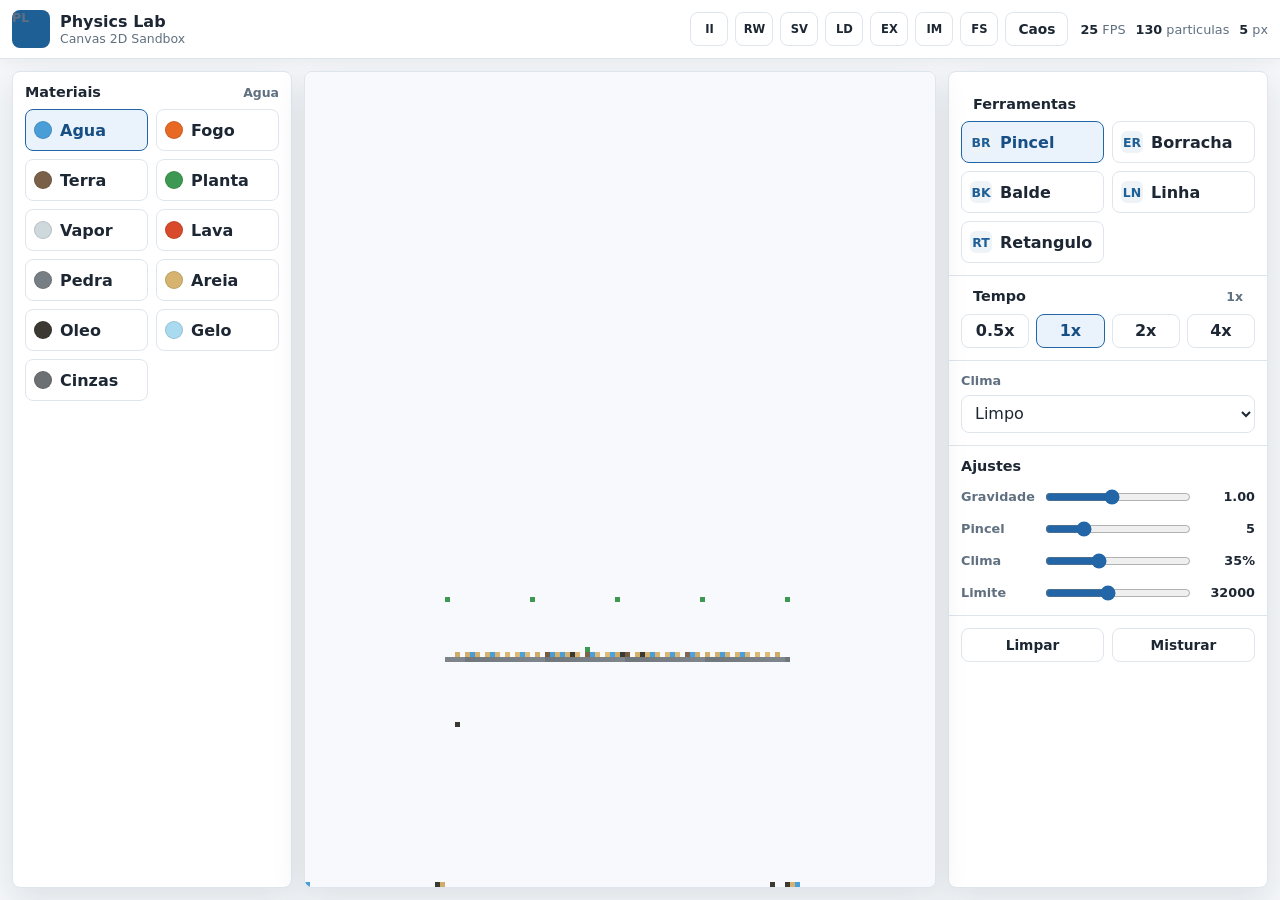
==== PhysicsLabAr/index.html @ 3e4b757b "Add files via upload" ====
<!doctype html>
<html lang="pt-BR">
<head>
  <meta charset="utf-8">
  <meta name="viewport" content="width=device-width, initial-scale=1">
  <meta name="theme-color" content="#f6f8fb">
  <title>Physics Lab</title>
  <link rel="stylesheet" href="style.css">
  <link rel="stylesheet" href="css/mobile.css" media="(max-width: 760px)">
  <link rel="stylesheet" href="css/desktop.css" media="(min-width: 761px)">
</head>
<body>
  <div class="app-shell">
    <header class="topbar">
      <div class="brand">
        <span class="brand-mark">PL</span>
        <div>
          <strong>Physics Lab</strong>
          <span>Canvas 2D Sandbox</span>
        </div>
      </div>

      <div class="top-actions" aria-label="Acoes principais">
        <button class="icon-button" type="button" data-action="pause" title="Pausar ou continuar" aria-label="Pausar ou continuar">II</button>
        <button class="icon-button" type="button" data-action="rewind" title="Retroceder tempo" aria-label="Retroceder tempo">RW</button>
        <button class="icon-button" type="button" data-action="save" title="Salvar" aria-label="Salvar">SV</button>
        <button class="icon-button" type="button" data-action="load" title="Carregar" aria-label="Carregar">LD</button>
        <button class="icon-button" type="button" data-action="export" title="Exportar JSON" aria-label="Exportar JSON">EX</button>
        <button class="icon-button" type="button" data-action="import" title="Importar JSON" aria-label="Importar JSON">IM</button>
        <button class="icon-button" type="button" data-action="fullscreen" title="Tela cheia" aria-label="Tela cheia">FS</button>
        <button class="text-button chaos-button" type="button" data-action="chaos">Caos</button>
      </div>

      <div class="stats-strip" aria-live="polite">
        <span><b id="fpsValue">60</b> FPS</span>
        <span><b id="particleValue">0</b> particulas</span>
        <span><b id="cellValue">4</b> px</span>
      </div>
    </header>

    <main class="lab-layout">
      <aside class="panel palette-panel" aria-label="Materiais">
        <div class="panel-title">
          <h1>Materiais</h1>
          <span id="selectedMaterialLabel">Agua</span>
        </div>
        <div id="materialPalette" class="material-grid"></div>
      </aside>

      <section class="world-panel" aria-label="Mundo fisico">
        <div class="canvas-frame">
          <canvas id="worldCanvas"></canvas>
          <canvas id="overlayCanvas"></canvas>
          <div id="statusToast" class="status-toast" role="status" aria-live="polite"></div>
        </div>
      </section>

      <aside class="panel control-panel" aria-label="Controles">
        <section class="control-group">
          <div class="panel-title">
            <h2>Ferramentas</h2>
          </div>
          <div id="toolButtons" class="tool-grid"></div>
        </section>

        <section class="control-group">
          <div class="panel-title compact-title">
            <h2>Tempo</h2>
            <span id="timeState">1x</span>
          </div>
          <div id="speedButtons" class="segmented"></div>
        </section>

        <section class="control-group">
          <label class="field-label" for="weatherSelect">Clima</label>
          <select id="weatherSelect">
            <option value="clear">Limpo</option>
            <option value="rain">Chuva</option>
            <option value="storm">Tempestade</option>
            <option value="snow">Neve</option>
            <option value="tornado">Tornado</option>
            <option value="heat">Onda de calor</option>
          </select>
        </section>

        <section class="control-group advanced-panel">
          <div class="panel-title">
            <h2>Ajustes</h2>
          </div>

          <label class="range-row">
            <span>Gravidade</span>
            <input id="gravityRange" type="range" min="0" max="220" value="100">
            <output id="gravityValue">1.00</output>
          </label>

          <label class="range-row">
            <span>Pincel</span>
            <input id="brushRange" type="range" min="1" max="18" value="5">
            <output id="brushValue">5</output>
          </label>

          <label class="range-row">
            <span>Clima</span>
            <input id="weatherRange" type="range" min="0" max="100" value="35">
            <output id="weatherValue">35%</output>
          </label>

          <label class="range-row">
            <span>Limite</span>
            <input id="limitRange" type="range" min="4000" max="70000" step="1000" value="32000">
            <output id="limitValue">32000</output>
          </label>
        </section>

        <section class="control-group utility-row">
          <button class="text-button" type="button" data-action="clear">Limpar</button>
          <button class="text-button" type="button" data-action="seed">Misturar</button>
        </section>
      </aside>
    </main>
  </div>

  <input id="importInput" type="file" accept="application/json" hidden>

  <script src="physics.js"></script>
  <script src="reactions.js"></script>
  <script src="effects.js"></script>
  <script src="time.js"></script>
  <script src="weather.js"></script>
  <script src="save.js"></script>
  <script src="ui.js"></script>
  <script src="main.js"></script>
</body>
</html>
---- PhysicsLabAr/style.css ----
:root {
  --bg: #f5f7fa;
  --panel: #ffffff;
  --panel-soft: #fbfcfe;
  --line: #dfe5ec;
  --line-strong: #c8d2dd;
  --text: #1d2733;
  --muted: #607080;
  --accent: #2266a8;
  --accent-strong: #174f85;
  --accent-soft: #eaf3fb;
  --danger: #b84232;
  --shadow: 0 12px 34px rgba(28, 41, 56, 0.11);
  --radius: 8px;
  --gap: 12px;
  font-family: Inter, ui-sans-serif, system-ui, -apple-system, BlinkMacSystemFont, "Segoe UI", Arial, sans-serif;
}

* {
  box-sizing: border-box;
}

html,
body {
  width: 100%;
  height: 100%;
  margin: 0;
}

body {
  background: var(--bg);
  color: var(--text);
  overflow: hidden;
}

button,
input,
select {
  font: inherit;
}

button {
  border: 1px solid var(--line);
  background: #fff;
  color: var(--text);
  cursor: pointer;
  transition: background 120ms ease, border-color 120ms ease, color 120ms ease, transform 120ms ease;
}

button:hover {
  border-color: var(--line-strong);
  background: var(--panel-soft);
}

button:active {
  transform: translateY(1px);
}

button.is-active {
  border-color: var(--accent);
  background: var(--accent-soft);
  color: var(--accent-strong);
}

button:focus-visible,
input:focus-visible,
select:focus-visible {
  outline: 2px solid rgba(34, 102, 168, 0.35);
  outline-offset: 2px;
}

.app-shell {
  display: flex;
  flex-direction: column;
  width: 100%;
  height: 100dvh;
  min-width: 300px;
}

.topbar {
  display: grid;
  grid-template-columns: minmax(190px, 1fr) auto auto;
  align-items: center;
  gap: var(--gap);
  padding: 10px 12px;
  border-bottom: 1px solid var(--line);
  background: rgba(255, 255, 255, 0.96);
  box-shadow: 0 2px 14px rgba(28, 41, 56, 0.06);
  z-index: 3;
}

.brand {
  display: flex;
  align-items: center;
  min-width: 0;
  gap: 10px;
}

.brand-mark {
  display: inline-grid;
  place-items: center;
  width: 38px;
  height: 38px;
  border-radius: var(--radius);
  background: #1e5f96;
  color: #fff;
  font-weight: 800;
  letter-spacing: 0;
}

.brand strong,
.brand span {
  display: block;
  white-space: nowrap;
}

.brand strong {
  font-size: 1rem;
}

.brand span {
  color: var(--muted);
  font-size: 0.78rem;
}

.top-actions {
  display: flex;
  align-items: center;
  justify-content: center;
  gap: 7px;
}

.icon-button {
  display: inline-grid;
  place-items: center;
  width: 38px;
  height: 34px;
  padding: 0;
  border-radius: var(--radius);
  font-size: 0.72rem;
  font-weight: 800;
  letter-spacing: 0;
}

.text-button {
  min-height: 34px;
  padding: 0 12px;
  border-radius: var(--radius);
  font-size: 0.86rem;
  font-weight: 700;
}

.chaos-button.is-active {
  border-color: var(--danger);
  background: #fff1ed;
  color: var(--danger);
}

.stats-strip {
  display: flex;
  justify-content: flex-end;
  align-items: center;
  gap: 10px;
  color: var(--muted);
  font-size: 0.8rem;
  white-space: nowrap;
}

.stats-strip b {
  color: var(--text);
}

.lab-layout {
  flex: 1;
  min-height: 0;
  padding: var(--gap);
  gap: var(--gap);
}

.panel {
  min-height: 0;
  border: 1px solid var(--line);
  border-radius: var(--radius);
  background: var(--panel);
  box-shadow: var(--shadow);
}

.panel-title {
  display: flex;
  align-items: center;
  justify-content: space-between;
  gap: 8px;
  padding: 12px 12px 8px;
}

.panel-title h1,
.panel-title h2 {
  margin: 0;
  font-size: 0.9rem;
  line-height: 1.2;
}

.panel-title span {
  color: var(--muted);
  font-size: 0.78rem;
  font-weight: 700;
}

.compact-title {
  padding-top: 0;
}

.material-grid {
  display: grid;
  grid-template-columns: repeat(2, minmax(0, 1fr));
  gap: 8px;
  padding: 0 12px 12px;
}

.material-button,
.tool-button {
  display: flex;
  align-items: center;
  gap: 8px;
  min-width: 0;
  min-height: 42px;
  border-radius: var(--radius);
  padding: 8px;
  text-align: left;
  font-weight: 700;
}

.material-button span:last-child,
.tool-button span:last-child {
  min-width: 0;
  overflow: hidden;
  text-overflow: ellipsis;
  white-space: nowrap;
}

.swatch {
  flex: 0 0 auto;
  width: 18px;
  height: 18px;
  border-radius: 50%;
  border: 1px solid rgba(0, 0, 0, 0.12);
}

.world-panel {
  position: relative;
  min-width: 0;
  min-height: 0;
}

.canvas-frame {
  position: relative;
  width: 100%;
  height: 100%;
  min-height: 260px;
  overflow: hidden;
  border: 1px solid var(--line);
  border-radius: var(--radius);
  background: #edf2f6;
  box-shadow: var(--shadow);
}

#worldCanvas,
#overlayCanvas {
  position: absolute;
  inset: 0;
  width: 100%;
  height: 100%;
  display: block;
  touch-action: none;
}

#worldCanvas {
  background: #f7f9fc;
}

#overlayCanvas {
  pointer-events: none;
}

.status-toast {
  position: absolute;
  left: 12px;
  bottom: 12px;
  max-width: min(380px, calc(100% - 24px));
  padding: 8px 10px;
  border-radius: var(--radius);
  background: rgba(255, 255, 255, 0.92);
  border: 1px solid var(--line);
  color: var(--text);
  font-size: 0.82rem;
  box-shadow: 0 8px 22px rgba(28, 41, 56, 0.12);
  opacity: 0;
  transform: translateY(4px);
  transition: opacity 160ms ease, transform 160ms ease;
}

.status-toast.is-visible {
  opacity: 1;
  transform: translateY(0);
}

.control-panel {
  overflow: auto;
  padding-bottom: 6px;
}

.control-group {
  padding: 12px;
  border-top: 1px solid var(--line);
}

.control-group:first-child {
  border-top: 0;
}

.tool-grid {
  display: grid;
  grid-template-columns: repeat(2, minmax(0, 1fr));
  gap: 8px;
}

.tool-icon {
  display: inline-grid;
  place-items: center;
  width: 22px;
  height: 22px;
  border-radius: 6px;
  background: #eef3f8;
  color: #1e5f96;
  font-size: 0.78rem;
  font-weight: 800;
}

.segmented {
  display: grid;
  grid-template-columns: repeat(4, minmax(0, 1fr));
  gap: 7px;
}

.segmented button {
  min-height: 34px;
  border-radius: var(--radius);
  font-weight: 800;
}

.field-label {
  display: block;
  margin-bottom: 7px;
  color: var(--muted);
  font-size: 0.8rem;
  font-weight: 800;
}

select {
  width: 100%;
  min-height: 38px;
  border: 1px solid var(--line);
  border-radius: var(--radius);
  background: #fff;
  color: var(--text);
  padding: 0 9px;
}

.advanced-panel {
  display: grid;
  gap: 12px;
}

.advanced-panel .panel-title {
  padding: 0;
}

.range-row {
  display: grid;
  grid-template-columns: 74px minmax(0, 1fr) 58px;
  align-items: center;
  gap: 8px;
  color: var(--muted);
  font-size: 0.8rem;
  font-weight: 800;
}

.range-row output {
  color: var(--text);
  text-align: right;
  font-variant-numeric: tabular-nums;
}

input[type="range"] {
  width: 100%;
  accent-color: var(--accent);
}

.utility-row {
  display: grid;
  grid-template-columns: 1fr 1fr;
  gap: 8px;
}
---- PhysicsLabAr/css/mobile.css ----
body {
  overflow: auto;
}

.app-shell {
  min-height: 100dvh;
  height: auto;
}

.topbar {
  position: sticky;
  top: 0;
  grid-template-columns: 1fr;
  gap: 8px;
}

.brand {
  justify-content: center;
}

.brand span:not(.brand-mark) {
  display: none;
}

.top-actions {
  width: 100%;
  overflow-x: auto;
  justify-content: flex-start;
  padding-bottom: 2px;
}

.icon-button {
  flex: 0 0 38px;
}

.stats-strip {
  justify-content: center;
  flex-wrap: wrap;
  gap: 8px;
}

.lab-layout {
  display: grid;
  grid-template-columns: 1fr;
  grid-template-rows: minmax(360px, 58dvh) auto auto;
  padding: 8px;
}

.world-panel {
  order: 1;
}

.palette-panel {
  order: 2;
}

.control-panel {
  order: 3;
  overflow: visible;
}

.material-grid {
  grid-template-columns: repeat(3, minmax(0, 1fr));
}

.material-button,
.tool-button {
  min-height: 40px;
  padding: 7px;
  font-size: 0.8rem;
}

.tool-grid {
  grid-template-columns: repeat(3, minmax(0, 1fr));
}

.range-row {
  grid-template-columns: 66px minmax(0, 1fr) 52px;
}

.canvas-frame {
  min-height: 360px;
}
---- PhysicsLabAr/css/desktop.css ----
.lab-layout {
  display: grid;
  grid-template-columns: 250px minmax(0, 1fr) 300px;
  grid-template-rows: minmax(0, 1fr);
}

.palette-panel,
.control-panel,
.world-panel {
  height: 100%;
}

.palette-panel {
  overflow: auto;
}

.canvas-frame {
  min-height: 100%;
}

@media (min-width: 1180px) {
  .lab-layout {
    grid-template-columns: 280px minmax(0, 1fr) 320px;
  }

  .material-grid {
    grid-template-columns: repeat(2, minmax(0, 1fr));
  }
}
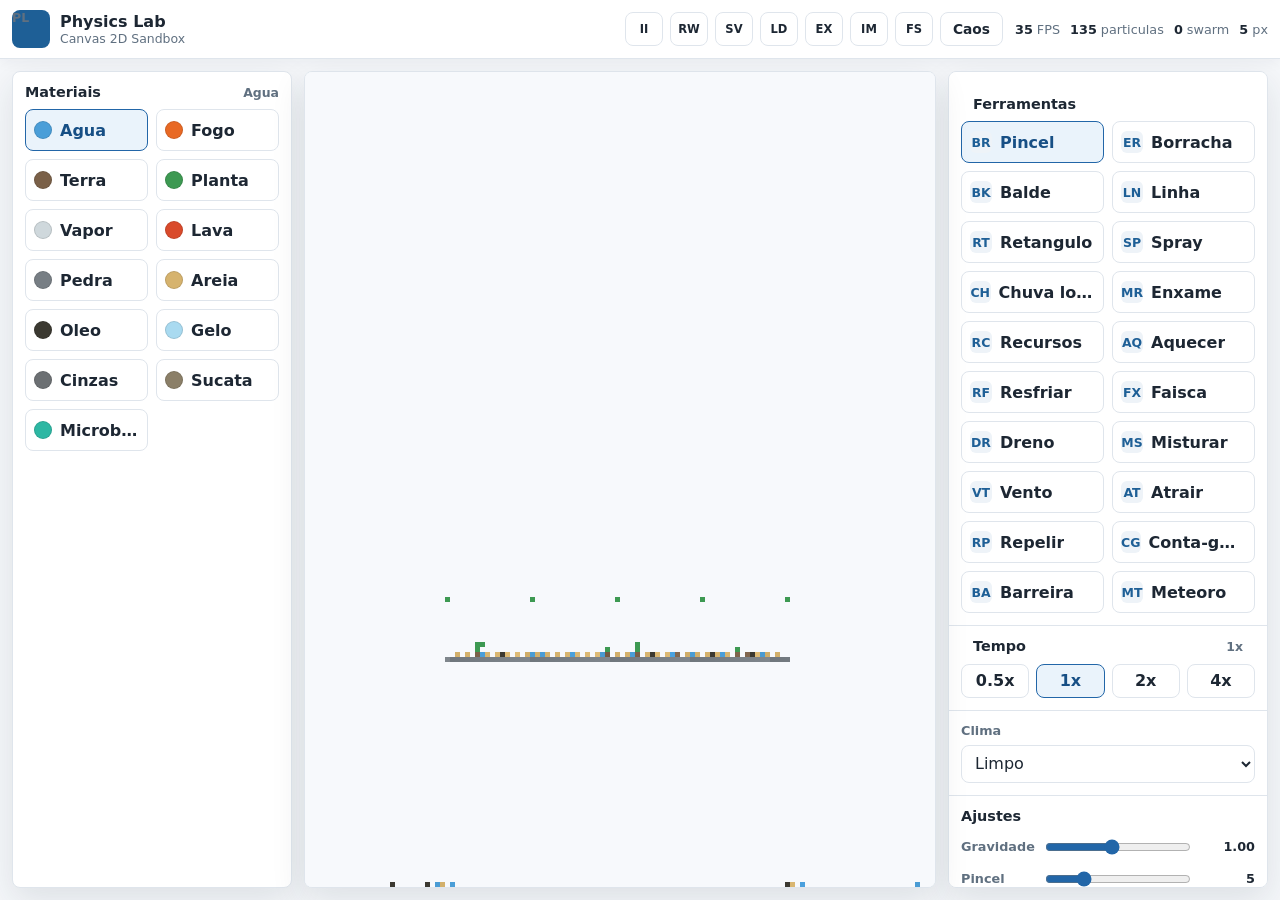
==== commit 76c8ff4d: "Add files via upload" ====
--- a/PhysicsLabAr/index.html
+++ b/PhysicsLabAr/index.html
@@ -34,6 +34,7 @@
       <div class="stats-strip" aria-live="polite">
         <span><b id="fpsValue">60</b> FPS</span>
         <span><b id="particleValue">0</b> particulas</span>
+        <span><b id="swarmValue">0</b> swarm</span>
         <span><b id="cellValue">4</b> px</span>
       </div>
     </header>
